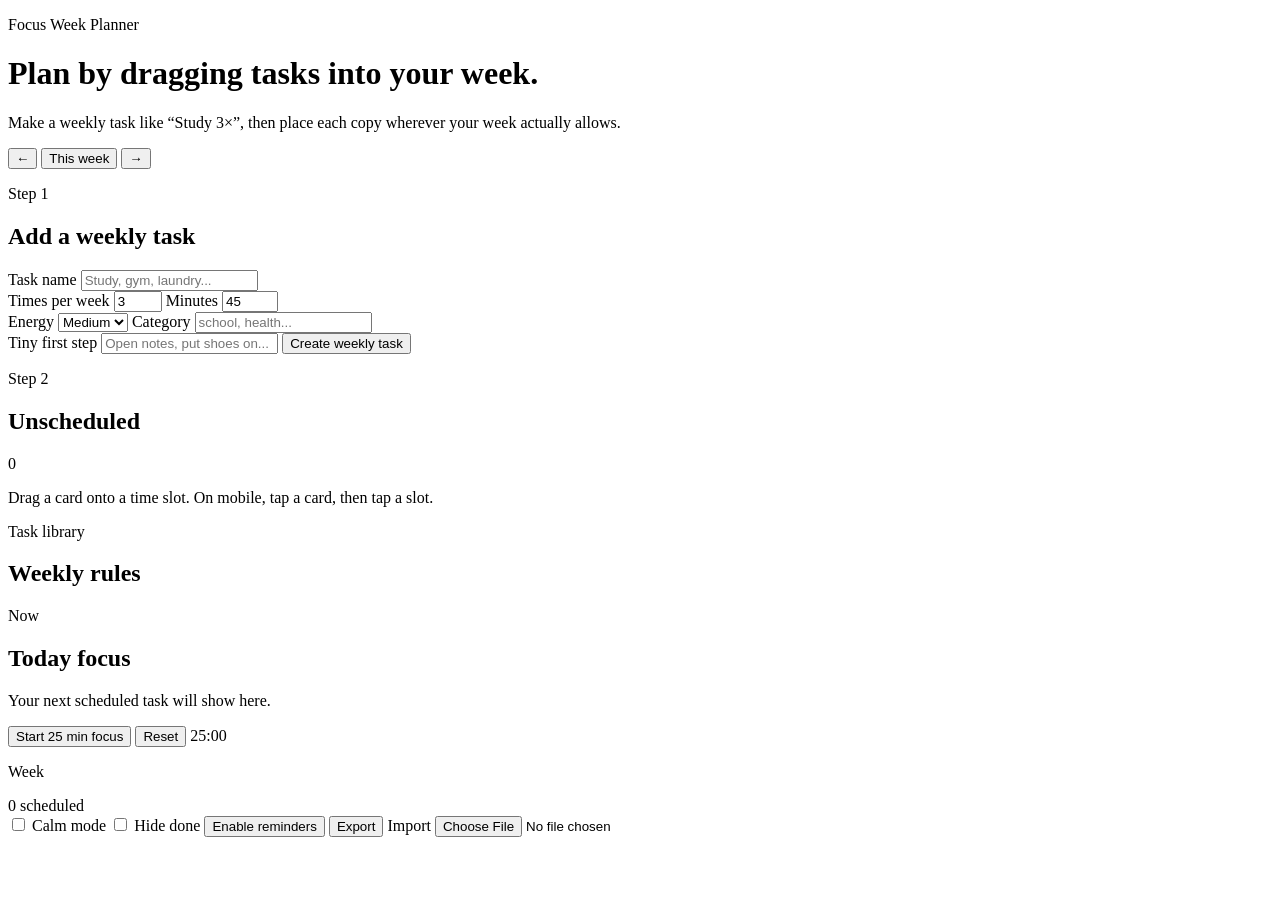
==== index.html @ b7b9dceb "Add Focus Week Planner HTML shell" ====
<!doctype html>
<html lang="en">
<head>
  <meta charset="utf-8">
  <meta name="viewport" content="width=device-width, initial-scale=1">
  <title>Focus Week Planner</title>
  <meta name="description" content="ADHD-friendly weekly task planner with drag-and-drop time blocking.">
  <link rel="manifest" href="manifest.webmanifest">
  <link rel="stylesheet" href="styles.css">
</head>
<body>
  <header class="app-header">
    <div>
      <p class="eyebrow">Focus Week Planner</p>
      <h1>Plan by dragging tasks into your week.</h1>
      <p class="subtitle">Make a weekly task like “Study 3×”, then place each copy wherever your week actually allows.</p>
    </div>
    <div class="header-actions">
      <button id="prevWeek" class="ghost" type="button" aria-label="Previous week">←</button>
      <button id="todayWeek" type="button">This week</button>
      <button id="nextWeek" class="ghost" type="button" aria-label="Next week">→</button>
    </div>
  </header>

  <main class="layout">
    <aside class="sidebar">
      <section class="panel">
        <div class="panel-heading">
          <div>
            <p class="eyebrow">Step 1</p>
            <h2>Add a weekly task</h2>
          </div>
        </div>
        <form id="taskForm" class="task-form">
          <label>
            Task name
            <input id="taskName" name="taskName" type="text" placeholder="Study, gym, laundry..." autocomplete="off" required>
          </label>
          <div class="form-row">
            <label>
              Times per week
              <input id="taskFrequency" name="taskFrequency" type="number" min="1" max="14" value="3" required>
            </label>
            <label>
              Minutes
              <input id="taskDuration" name="taskDuration" type="number" min="5" max="360" step="5" value="45" required>
            </label>
          </div>
          <div class="form-row">
            <label>
              Energy
              <select id="taskEnergy" name="taskEnergy">
                <option value="low">Low</option>
                <option value="medium" selected>Medium</option>
                <option value="high">High</option>
              </select>
            </label>
            <label>
              Category
              <input id="taskCategory" name="taskCategory" type="text" placeholder="school, health...">
            </label>
          </div>
          <label>
            Tiny first step
            <input id="taskStep" name="taskStep" type="text" placeholder="Open notes, put shoes on...">
          </label>
          <button type="submit">Create weekly task</button>
        </form>
      </section>

      <section class="panel">
        <div class="panel-heading">
          <div>
            <p class="eyebrow">Step 2</p>
            <h2>Unscheduled</h2>
          </div>
          <span id="unscheduledCount" class="pill">0</span>
        </div>
        <p class="hint">Drag a card onto a time slot. On mobile, tap a card, then tap a slot.</p>
        <div id="unscheduledList" class="card-list empty-list"></div>
      </section>

      <section class="panel">
        <div class="panel-heading">
          <div>
            <p class="eyebrow">Task library</p>
            <h2>Weekly rules</h2>
          </div>
        </div>
        <div id="taskLibrary" class="rules-list"></div>
      </section>
    </aside>

    <section class="main-board">
      <section class="panel focus-panel">
        <div>
          <p class="eyebrow">Now</p>
          <h2 id="focusTitle">Today focus</h2>
          <p id="focusText" class="hint">Your next scheduled task will show here.</p>
        </div>
        <div class="focus-actions">
          <button id="startFocus" type="button">Start 25 min focus</button>
          <button id="resetFocus" class="ghost" type="button">Reset</button>
          <span id="focusTimer" class="timer">25:00</span>
        </div>
      </section>

      <section class="toolbar panel">
        <div>
          <p id="weekLabel" class="week-label">Week</p>
          <div id="progressText" class="progress-text">0 scheduled</div>
        </div>
        <div class="toggles">
          <label class="switch">
            <input id="calmMode" type="checkbox">
            <span>Calm mode</span>
          </label>
          <label class="switch">
            <input id="hideDone" type="checkbox">
            <span>Hide done</span>
          </label>
          <button id="enableReminders" class="ghost" type="button">Enable reminders</button>
          <button id="exportData" class="ghost" type="button">Export</button>
          <label class="file-button">
            Import
            <input id="importData" type="file" accept="application/json">
          </label>
        </div>
      </section>

      <section class="calendar-shell panel" aria-label="Weekly calendar">
        <div id="calendar" class="calendar"></div>
      </section>
    </section>
  </main>

  <template id="instanceCardTemplate">
    <article class="task-card" draggable="true">
      <div class="task-main">
        <div>
          <h3></h3>
          <p class="task-meta"></p>
        </div>
        <span class="status-dot"></span>
      </div>
      <p class="tiny-step"></p>
      <div class="card-actions">
        <button class="done-button" type="button">Done</button>
        <button class="skip-button ghost" type="button">Skip</button>
        <button class="unschedule-button ghost" type="button">Unplan</button>
      </div>
    </article>
  </template>

  <script src="app.js"></script>
</body>
</html>
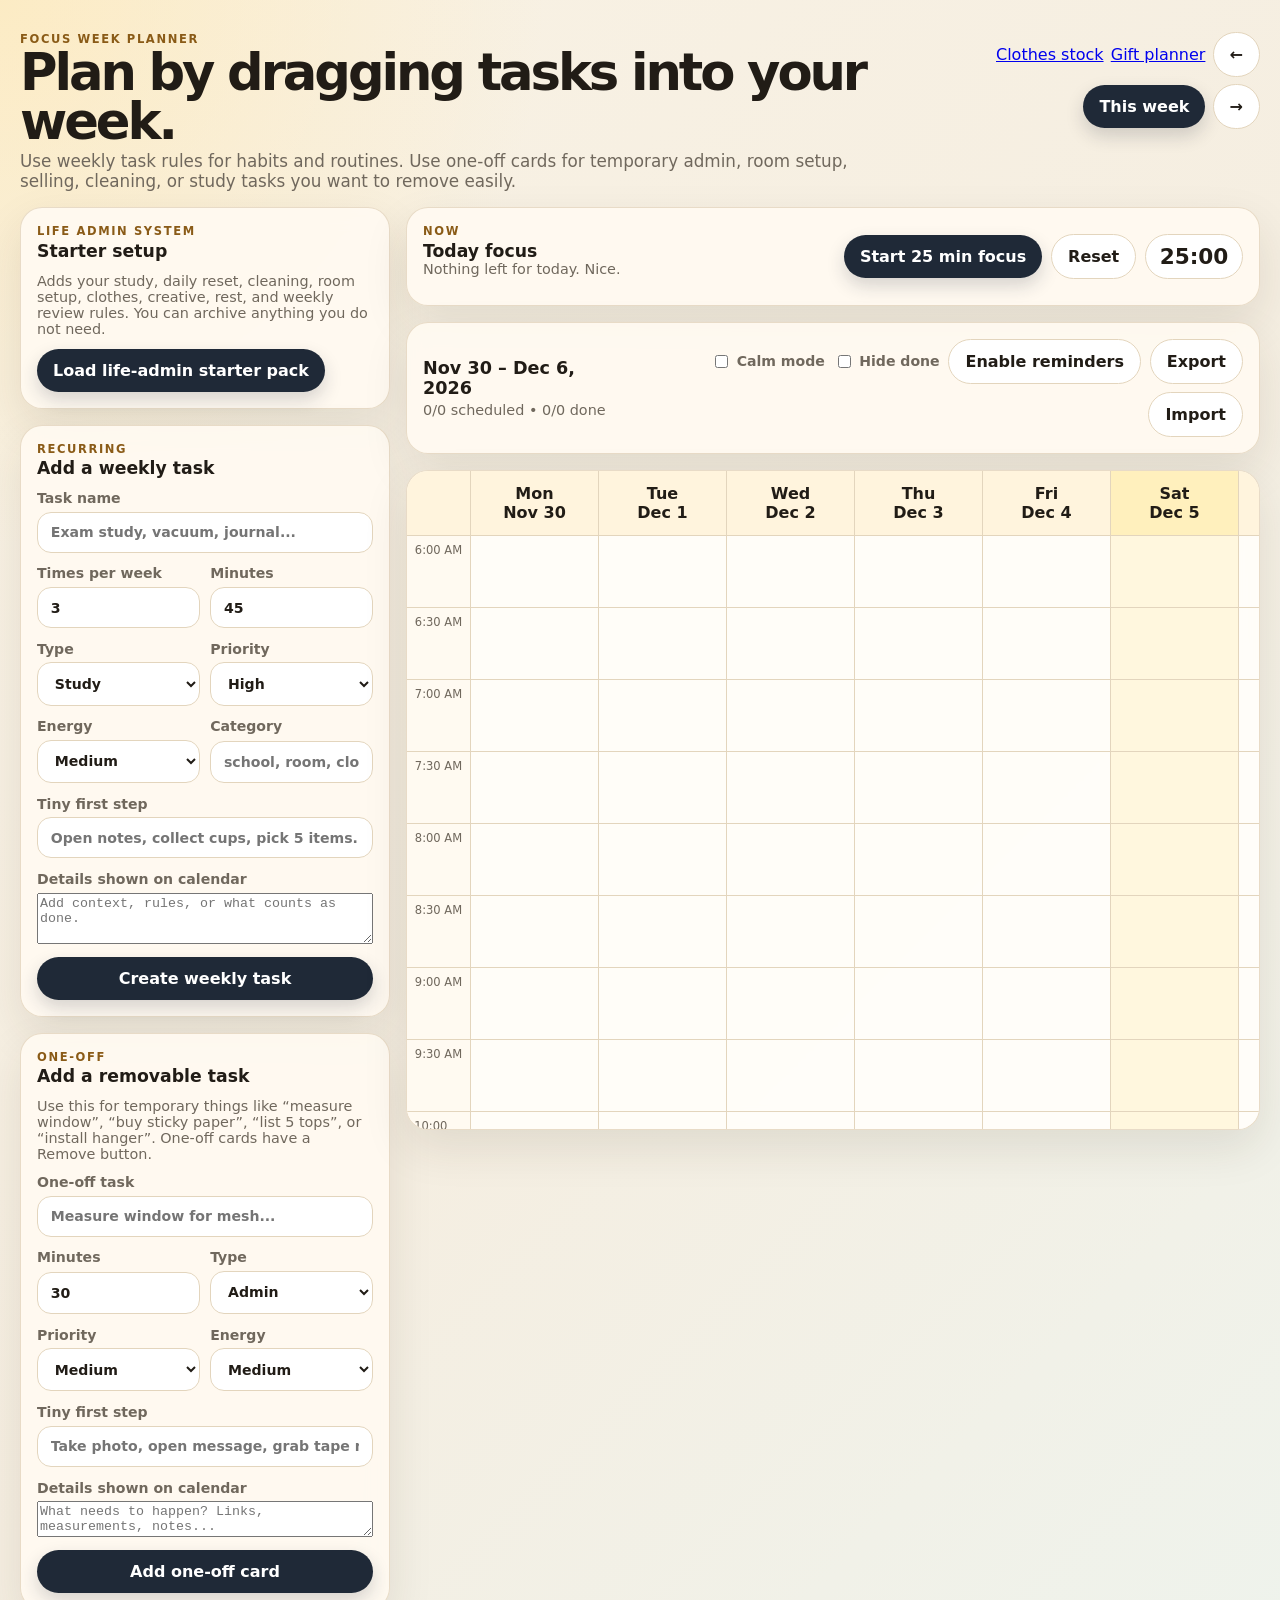
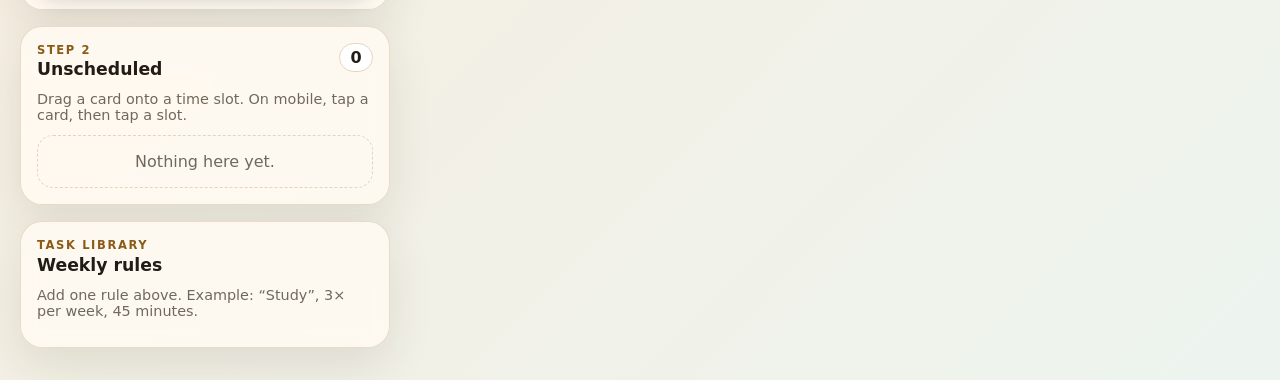
==== commit 8491d8fc: "Expand planner for life admin and one-off tasks" ====
--- a/index.html
+++ b/index.html
@@ -13,9 +13,11 @@
     <div>
       <p class="eyebrow">Focus Week Planner</p>
       <h1>Plan by dragging tasks into your week.</h1>
-      <p class="subtitle">Make a weekly task like “Study 3×”, then place each copy wherever your week actually allows.</p>
+      <p class="subtitle">Use weekly task rules for habits and routines. Use one-off cards for temporary admin, room setup, selling, cleaning, or study tasks you want to remove easily.</p>
     </div>
     <div class="header-actions">
+      <a class="nav-button" href="stock.html">Clothes stock</a>
+      <a class="nav-button" href="gifts.html">Gift planner</a>
       <button id="prevWeek" class="ghost" type="button" aria-label="Previous week">←</button>
       <button id="todayWeek" type="button">This week</button>
       <button id="nextWeek" class="ghost" type="button" aria-label="Next week">→</button>
@@ -24,17 +26,28 @@
 
   <main class="layout">
     <aside class="sidebar">
+      <section class="panel starter-panel">
+        <div class="panel-heading">
+          <div>
+            <p class="eyebrow">Life admin system</p>
+            <h2>Starter setup</h2>
+          </div>
+        </div>
+        <p class="hint">Adds your study, daily reset, cleaning, room setup, clothes, creative, rest, and weekly review rules. You can archive anything you do not need.</p>
+        <button id="loadStarter" type="button">Load life-admin starter pack</button>
+      </section>
+
       <section class="panel">
         <div class="panel-heading">
           <div>
-            <p class="eyebrow">Step 1</p>
+            <p class="eyebrow">Recurring</p>
             <h2>Add a weekly task</h2>
           </div>
         </div>
         <form id="taskForm" class="task-form">
           <label>
             Task name
-            <input id="taskName" name="taskName" type="text" placeholder="Study, gym, laundry..." autocomplete="off" required>
+            <input id="taskName" name="taskName" type="text" placeholder="Exam study, vacuum, journal..." autocomplete="off" required>
           </label>
           <div class="form-row">
             <label>
@@ -44,6 +57,32 @@
             <label>
               Minutes
               <input id="taskDuration" name="taskDuration" type="number" min="5" max="360" step="5" value="45" required>
+            </label>
+          </div>
+          <div class="form-row">
+            <label>
+              Type
+              <select id="taskType" name="taskType">
+                <option>Study</option>
+                <option>Daily Reset</option>
+                <option>Admin</option>
+                <option>Cleaning</option>
+                <option>Room Setup</option>
+                <option>Shopping</option>
+                <option>Clothes</option>
+                <option>Creative</option>
+                <option>Life Planning</option>
+                <option>Rest</option>
+              </select>
+            </label>
+            <label>
+              Priority
+              <select id="taskPriority" name="taskPriority">
+                <option>Highest</option>
+                <option selected>High</option>
+                <option>Medium</option>
+                <option>Low</option>
+              </select>
             </label>
           </div>
           <div class="form-row">
@@ -57,14 +96,83 @@
             </label>
             <label>
               Category
-              <input id="taskCategory" name="taskCategory" type="text" placeholder="school, health...">
+              <input id="taskCategory" name="taskCategory" type="text" placeholder="school, room, clothes...">
             </label>
           </div>
           <label>
             Tiny first step
-            <input id="taskStep" name="taskStep" type="text" placeholder="Open notes, put shoes on...">
+            <input id="taskStep" name="taskStep" type="text" placeholder="Open notes, collect cups, pick 5 items...">
+          </label>
+          <label>
+            Details shown on calendar
+            <textarea id="taskDetails" name="taskDetails" rows="3" placeholder="Add context, rules, or what counts as done."></textarea>
           </label>
           <button type="submit">Create weekly task</button>
+        </form>
+      </section>
+
+      <section class="panel one-off-panel">
+        <div class="panel-heading">
+          <div>
+            <p class="eyebrow">One-off</p>
+            <h2>Add a removable task</h2>
+          </div>
+        </div>
+        <p class="hint">Use this for temporary things like “measure window”, “buy sticky paper”, “list 5 tops”, or “install hanger”. One-off cards have a Remove button.</p>
+        <form id="oneOffForm" class="task-form compact-form">
+          <label>
+            One-off task
+            <input id="oneOffName" name="oneOffName" type="text" placeholder="Measure window for mesh..." autocomplete="off" required>
+          </label>
+          <div class="form-row">
+            <label>
+              Minutes
+              <input id="oneOffDuration" name="oneOffDuration" type="number" min="5" max="360" step="5" value="30" required>
+            </label>
+            <label>
+              Type
+              <select id="oneOffType" name="oneOffType">
+                <option>Admin</option>
+                <option>Study</option>
+                <option>Daily Reset</option>
+                <option>Cleaning</option>
+                <option>Room Setup</option>
+                <option>Shopping</option>
+                <option>Clothes</option>
+                <option>Creative</option>
+                <option>Life Planning</option>
+                <option>Rest</option>
+              </select>
+            </label>
+          </div>
+          <div class="form-row">
+            <label>
+              Priority
+              <select id="oneOffPriority" name="oneOffPriority">
+                <option>Highest</option>
+                <option>High</option>
+                <option selected>Medium</option>
+                <option>Low</option>
+              </select>
+            </label>
+            <label>
+              Energy
+              <select id="oneOffEnergy" name="oneOffEnergy">
+                <option value="low">Low</option>
+                <option value="medium" selected>Medium</option>
+                <option value="high">High</option>
+              </select>
+            </label>
+          </div>
+          <label>
+            Tiny first step
+            <input id="oneOffStep" name="oneOffStep" type="text" placeholder="Take photo, open message, grab tape measure...">
+          </label>
+          <label>
+            Details shown on calendar
+            <textarea id="oneOffDetails" name="oneOffDetails" rows="2" placeholder="What needs to happen? Links, measurements, notes..."></textarea>
+          </label>
+          <button type="submit">Add one-off card</button>
         </form>
       </section>
 
@@ -138,7 +246,10 @@
     <article class="task-card" draggable="true">
       <div class="task-main">
         <div>
-          <h3></h3>
+          <div class="card-title-row">
+            <h3></h3>
+            <span class="type-badge"></span>
+          </div>
           <p class="task-meta"></p>
         </div>
         <span class="status-dot"></span>
@@ -147,7 +258,9 @@
       <div class="card-actions">
         <button class="done-button" type="button">Done</button>
         <button class="skip-button ghost" type="button">Skip</button>
+        <button class="details-button ghost" type="button">Details</button>
         <button class="unschedule-button ghost" type="button">Unplan</button>
+        <button class="remove-button danger" type="button">Remove</button>
       </div>
     </article>
   </template>
--- a/styles.css
+++ b/styles.css
@@ -0,0 +1,529 @@
+:root {
+  color-scheme: light;
+  --bg: #f7f3eb;
+  --panel: #fffaf1;
+  --panel-strong: #fff4dd;
+  --text: #211c16;
+  --muted: #70685d;
+  --line: #e3d5bd;
+  --shadow: 0 18px 45px rgba(48, 38, 23, 0.10);
+  --radius: 22px;
+  --slot-height: 72px;
+  --today: #fff0bd;
+  --selected: #e2f0ff;
+  --danger: #7c2d12;
+}
+
+* {
+  box-sizing: border-box;
+}
+
+body {
+  margin: 0;
+  font-family: ui-sans-serif, system-ui, -apple-system, BlinkMacSystemFont, "Segoe UI", sans-serif;
+  background:
+    radial-gradient(circle at top left, rgba(255, 230, 170, 0.55), transparent 34rem),
+    linear-gradient(135deg, #f9f2e4 0%, #f5eee1 48%, #edf4ef 100%);
+  color: var(--text);
+}
+
+button,
+input,
+select {
+  font: inherit;
+}
+
+button,
+.file-button {
+  border: 0;
+  border-radius: 999px;
+  background: #1f2937;
+  color: #fff;
+  padding: 0.75rem 1rem;
+  font-weight: 750;
+  cursor: pointer;
+  transition: transform 0.15s ease, box-shadow 0.15s ease, background 0.15s ease;
+  box-shadow: 0 8px 18px rgba(31, 41, 55, 0.18);
+}
+
+button:hover,
+.file-button:hover {
+  transform: translateY(-1px);
+}
+
+button:active,
+.file-button:active {
+  transform: translateY(0);
+}
+
+button.ghost,
+.file-button {
+  background: #fff;
+  color: var(--text);
+  border: 1px solid var(--line);
+  box-shadow: none;
+}
+
+button:focus-visible,
+input:focus-visible,
+select:focus-visible,
+.task-card:focus-visible,
+.slot:focus-visible {
+  outline: 3px solid #93c5fd;
+  outline-offset: 2px;
+}
+
+button.done-button {
+  background: #14532d;
+  box-shadow: none;
+  padding: 0.55rem 0.75rem;
+}
+
+button.skip-button,
+button.unschedule-button {
+  padding: 0.55rem 0.75rem;
+}
+
+.app-header {
+  max-width: 1500px;
+  margin: 0 auto;
+  padding: 2rem 1.25rem 1rem;
+  display: flex;
+  justify-content: space-between;
+  gap: 1.25rem;
+  align-items: flex-start;
+}
+
+.app-header h1 {
+  margin: 0.15rem 0 0.35rem;
+  font-size: clamp(2rem, 4vw, 4.3rem);
+  line-height: 0.95;
+  letter-spacing: -0.06em;
+}
+
+.subtitle {
+  margin: 0;
+  color: var(--muted);
+  max-width: 58rem;
+  font-size: 1.05rem;
+}
+
+.eyebrow {
+  margin: 0;
+  text-transform: uppercase;
+  letter-spacing: 0.14em;
+  color: #8a5b17;
+  font-size: 0.72rem;
+  font-weight: 850;
+}
+
+.header-actions {
+  display: flex;
+  gap: 0.45rem;
+  align-items: center;
+  flex-wrap: wrap;
+  justify-content: flex-end;
+}
+
+.layout {
+  max-width: 1500px;
+  margin: 0 auto;
+  padding: 0 1.25rem 2rem;
+  display: grid;
+  grid-template-columns: minmax(300px, 370px) minmax(0, 1fr);
+  gap: 1rem;
+  align-items: start;
+}
+
+.sidebar,
+.main-board {
+  display: grid;
+  gap: 1rem;
+}
+
+.panel {
+  background: rgba(255, 250, 241, 0.92);
+  border: 1px solid rgba(227, 213, 189, 0.82);
+  border-radius: var(--radius);
+  box-shadow: var(--shadow);
+  padding: 1rem;
+  backdrop-filter: blur(10px);
+}
+
+.panel-heading {
+  display: flex;
+  justify-content: space-between;
+  gap: 1rem;
+  align-items: flex-start;
+  margin-bottom: 0.75rem;
+}
+
+.panel h2 {
+  margin: 0.15rem 0 0;
+  font-size: 1.08rem;
+}
+
+.task-form {
+  display: grid;
+  gap: 0.8rem;
+}
+
+.task-form label,
+.switch {
+  display: grid;
+  gap: 0.35rem;
+  color: var(--muted);
+  font-size: 0.88rem;
+  font-weight: 700;
+}
+
+input,
+select {
+  width: 100%;
+  border: 1px solid var(--line);
+  background: #fff;
+  color: var(--text);
+  border-radius: 14px;
+  padding: 0.72rem 0.8rem;
+}
+
+.form-row {
+  display: grid;
+  grid-template-columns: 1fr 1fr;
+  gap: 0.65rem;
+}
+
+.hint {
+  margin: 0 0 0.75rem;
+  color: var(--muted);
+  font-size: 0.9rem;
+}
+
+.pill {
+  display: inline-flex;
+  min-width: 2rem;
+  justify-content: center;
+  align-items: center;
+  padding: 0.25rem 0.65rem;
+  background: #fff;
+  border: 1px solid var(--line);
+  border-radius: 999px;
+  font-weight: 800;
+}
+
+.card-list,
+.rules-list {
+  display: grid;
+  gap: 0.65rem;
+}
+
+.empty-list:empty::before {
+  content: "Nothing here yet.";
+  display: block;
+  color: var(--muted);
+  padding: 1rem;
+  border: 1px dashed var(--line);
+  border-radius: 16px;
+  text-align: center;
+}
+
+.task-card {
+  border: 1px solid var(--line);
+  background: #fff;
+  border-radius: 18px;
+  padding: 0.75rem;
+  display: grid;
+  gap: 0.55rem;
+  cursor: grab;
+  box-shadow: 0 10px 24px rgba(36, 28, 15, 0.07);
+}
+
+.task-card:active {
+  cursor: grabbing;
+}
+
+.task-card.selected {
+  outline: 3px solid #60a5fa;
+  background: var(--selected);
+}
+
+.task-card.done {
+  opacity: 0.72;
+  background: #f1f8ef;
+}
+
+.task-card.skipped {
+  opacity: 0.68;
+  background: #fff7ed;
+}
+
+.task-main {
+  display: flex;
+  justify-content: space-between;
+  gap: 0.75rem;
+}
+
+.task-card h3 {
+  margin: 0;
+  font-size: 0.98rem;
+}
+
+.task-meta,
+.tiny-step {
+  margin: 0.2rem 0 0;
+  color: var(--muted);
+  font-size: 0.78rem;
+}
+
+.tiny-step:empty {
+  display: none;
+}
+
+.status-dot {
+  width: 0.72rem;
+  height: 0.72rem;
+  border-radius: 999px;
+  background: #94a3b8;
+  flex: 0 0 auto;
+  margin-top: 0.18rem;
+}
+
+.status-dot.low {
+  background: #38bdf8;
+}
+
+.status-dot.medium {
+  background: #f59e0b;
+}
+
+.status-dot.high {
+  background: #ef4444;
+}
+
+.card-actions {
+  display: flex;
+  gap: 0.35rem;
+  flex-wrap: wrap;
+}
+
+.rule-card {
+  border: 1px solid var(--line);
+  background: #fff;
+  border-radius: 16px;
+  padding: 0.75rem;
+  display: grid;
+  gap: 0.45rem;
+}
+
+.rule-card h3 {
+  margin: 0;
+  font-size: 0.95rem;
+}
+
+.rule-card p {
+  margin: 0;
+  color: var(--muted);
+  font-size: 0.82rem;
+}
+
+.rule-actions {
+  display: flex;
+  flex-wrap: wrap;
+  gap: 0.4rem;
+}
+
+.rule-actions button {
+  padding: 0.48rem 0.7rem;
+}
+
+.focus-panel,
+.toolbar {
+  display: flex;
+  align-items: center;
+  justify-content: space-between;
+  gap: 1rem;
+}
+
+.focus-actions,
+.toggles {
+  display: flex;
+  align-items: center;
+  gap: 0.55rem;
+  flex-wrap: wrap;
+  justify-content: flex-end;
+}
+
+.timer {
+  font-variant-numeric: tabular-nums;
+  font-size: 1.35rem;
+  font-weight: 900;
+  background: #fff;
+  border: 1px solid var(--line);
+  border-radius: 999px;
+  padding: 0.55rem 0.85rem;
+}
+
+.week-label {
+  margin: 0;
+  font-weight: 900;
+  font-size: 1.1rem;
+}
+
+.progress-text {
+  color: var(--muted);
+  font-size: 0.9rem;
+  margin-top: 0.2rem;
+}
+
+.switch {
+  display: flex;
+  align-items: center;
+  gap: 0.35rem;
+}
+
+.switch input {
+  width: auto;
+}
+
+.file-button {
+  position: relative;
+  display: inline-flex;
+  align-items: center;
+}
+
+.file-button input {
+  position: absolute;
+  inset: 0;
+  opacity: 0;
+  cursor: pointer;
+}
+
+.calendar-shell {
+  overflow: auto;
+  max-height: calc(100vh - 15rem);
+  padding: 0;
+}
+
+.calendar {
+  min-width: 960px;
+  display: grid;
+  grid-template-columns: 64px repeat(7, minmax(126px, 1fr));
+}
+
+.day-header,
+.time-label,
+.slot {
+  border-right: 1px solid var(--line);
+  border-bottom: 1px solid var(--line);
+}
+
+.corner,
+.day-header {
+  position: sticky;
+  top: 0;
+  z-index: 2;
+  background: var(--panel-strong);
+}
+
+.corner {
+  left: 0;
+  z-index: 4;
+  border-right: 1px solid var(--line);
+  border-bottom: 1px solid var(--line);
+}
+
+.day-header {
+  padding: 0.8rem 0.65rem;
+  font-weight: 900;
+  text-align: center;
+}
+
+.day-header.today {
+  background: var(--today);
+}
+
+.time-label {
+  position: sticky;
+  left: 0;
+  z-index: 1;
+  background: var(--panel);
+  color: var(--muted);
+  font-size: 0.72rem;
+  padding: 0.45rem;
+  height: var(--slot-height);
+  display: flex;
+  justify-content: center;
+  align-items: flex-start;
+}
+
+.slot {
+  min-height: var(--slot-height);
+  background: rgba(255, 255, 255, 0.58);
+  padding: 0.35rem;
+  display: grid;
+  gap: 0.35rem;
+  align-content: start;
+}
+
+.slot.today {
+  background: rgba(255, 240, 189, 0.35);
+}
+
+.slot.drag-over,
+.slot.targeted {
+  background: #dbeafe;
+  box-shadow: inset 0 0 0 2px #60a5fa;
+}
+
+.slot .task-card {
+  padding: 0.55rem;
+  border-radius: 14px;
+  gap: 0.35rem;
+}
+
+.slot .card-actions {
+  display: none;
+}
+
+.slot:hover .card-actions,
+.slot:focus-within .card-actions {
+  display: flex;
+}
+
+body.calm .subtitle,
+body.calm .eyebrow,
+body.calm .hint,
+body.calm .rules-list {
+  display: none;
+}
+
+body.calm .layout {
+  grid-template-columns: minmax(280px, 330px) minmax(0, 1fr);
+}
+
+body.hide-done .task-card.done,
+body.hide-done .task-card.skipped {
+  display: none;
+}
+
+@media (max-width: 950px) {
+  .app-header,
+  .focus-panel,
+  .toolbar {
+    display: grid;
+  }
+
+  .header-actions,
+  .focus-actions,
+  .toggles {
+    justify-content: flex-start;
+  }
+
+  .layout {
+    grid-template-columns: 1fr;
+  }
+
+  .calendar-shell {
+    max-height: 70vh;
+  }
+}
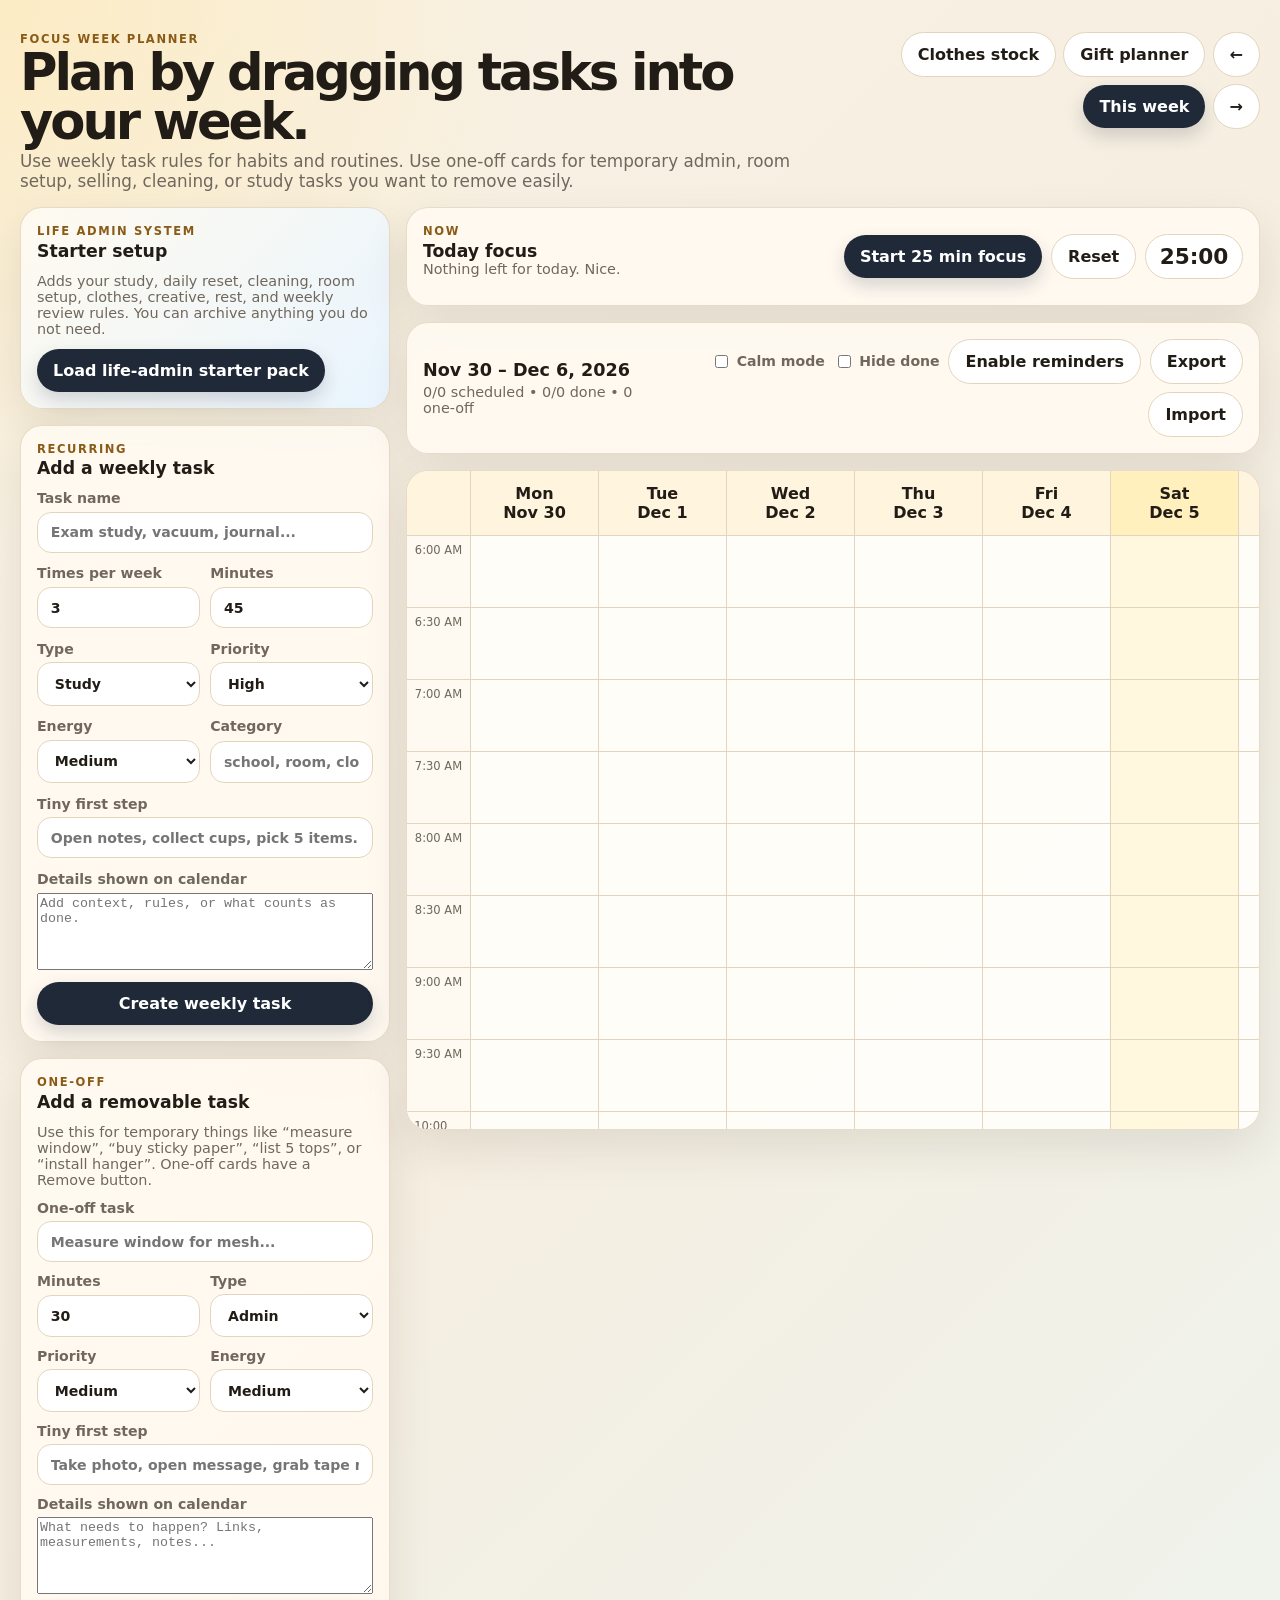
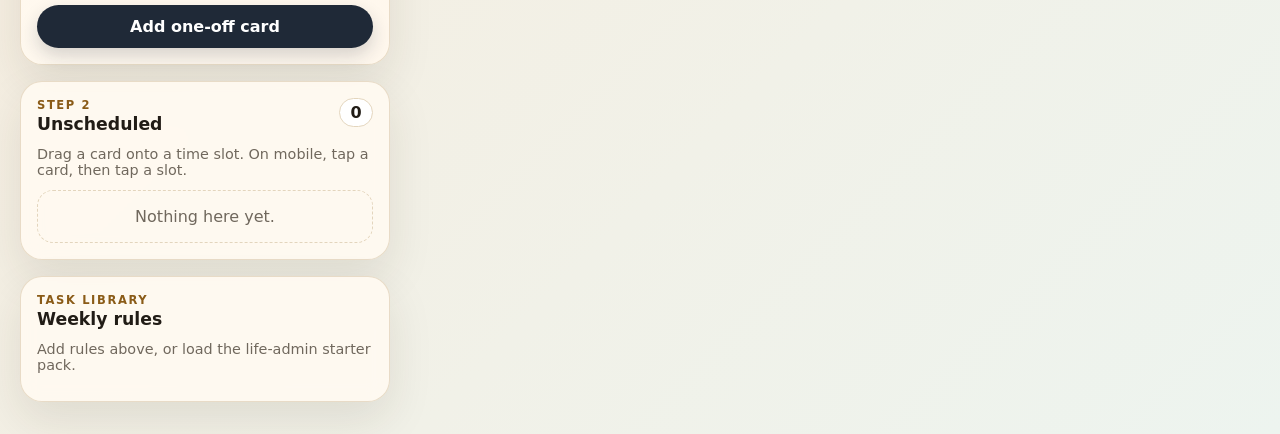
==== commit 7c68c94e: "Link life admin styling" ====
--- a/index.html
+++ b/index.html
@@ -7,6 +7,7 @@
   <meta name="description" content="ADHD-friendly weekly task planner with drag-and-drop time blocking.">
   <link rel="manifest" href="manifest.webmanifest">
   <link rel="stylesheet" href="styles.css">
+  <link rel="stylesheet" href="life-admin.css">
 </head>
 <body>
   <header class="app-header">
--- a/life-admin.css
+++ b/life-admin.css
@@ -0,0 +1 @@
+textarea{resize:vertical;min-height:4.8rem}.nav-button{border-radius:999px;background:#fff;color:#211c16;border:1px solid #e3d5bd;box-shadow:none;text-decoration:none;display:inline-flex;align-items:center;justify-content:center;padding:.75rem 1rem;font-weight:750}.starter-panel{background:linear-gradient(135deg,rgba(255,250,241,.95),rgba(232,244,255,.95))}.one-off-panel{background:linear-gradient(135deg,rgba(255,250,241,.95),rgba(255,247,237,.95))}.compact-form{gap:.65rem}button.danger{background:#fff1f2;color:#7c2d12;border:1px solid #fecdd3;box-shadow:none;padding:.55rem .75rem}.task-card.one-off{border-color:#fed7aa;background:#fffdf7}.card-title-row{display:flex;align-items:center;gap:.4rem;flex-wrap:wrap}.type-badge{display:inline-flex;padding:.16rem .45rem;border-radius:999px;background:#eef2ff;color:#3730a3;font-size:.67rem;font-weight:850;text-transform:lowercase}.type-badge.one-off-badge{background:#ffedd5;color:#9a3412}.tiny-step{white-space:pre-line}.table-app{max-width:1200px;margin:0 auto;padding:0 1.25rem 2rem;display:grid;gap:1rem}.table-toolbar{display:flex;gap:.5rem;flex-wrap:wrap;align-items:center;justify-content:space-between}.table-wrap{overflow-x:auto}.data-table{width:100%;min-width:900px;border-collapse:collapse}.data-table th,.data-table td{border-bottom:1px solid #e3d5bd;padding:.6rem;text-align:left;vertical-align:top}.data-table th{color:#70685d;font-size:.78rem;text-transform:uppercase;letter-spacing:.08em}.data-table input,.data-table select,.data-table textarea{border-radius:10px;padding:.5rem;min-width:7rem}.data-table textarea{min-width:12rem;min-height:3rem}.hint-cell{color:#70685d;text-align:center;padding:1rem}body.calm .starter-panel,body.calm .one-off-panel textarea,body.calm .task-form textarea{display:none}
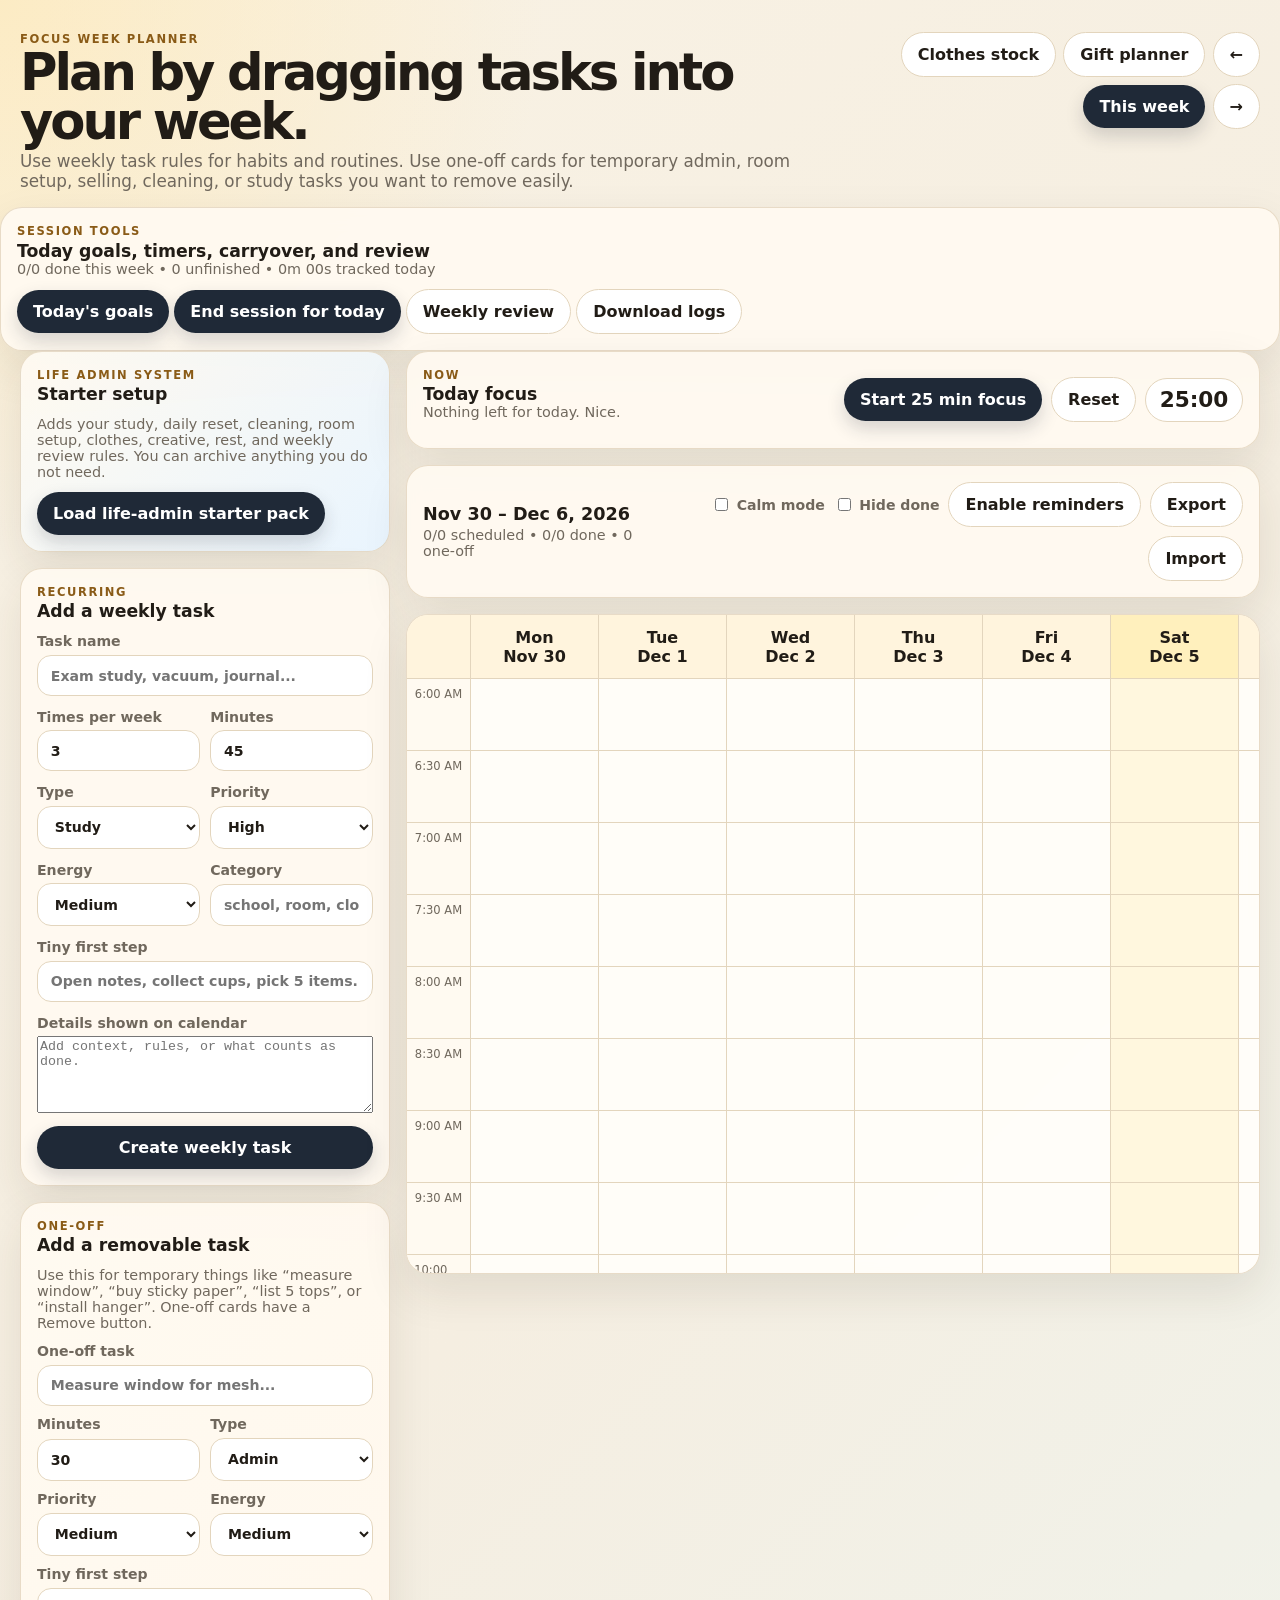
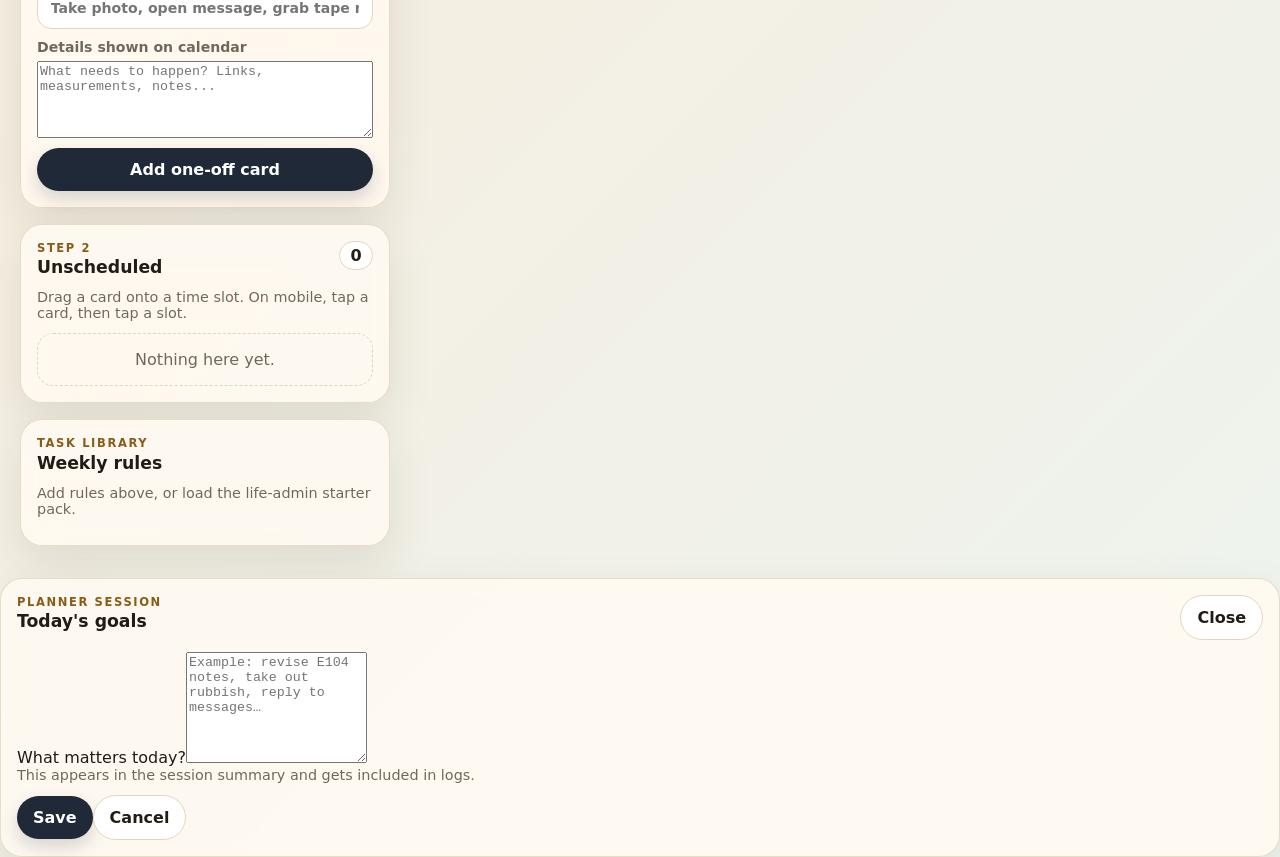
==== commit b09040b1: "Link planner session tools" ====
--- a/index.html
+++ b/index.html
@@ -267,5 +267,6 @@
   </template>
 
   <script src="app.js"></script>
+  <script src="planner-session.js"></script>
 </body>
 </html>
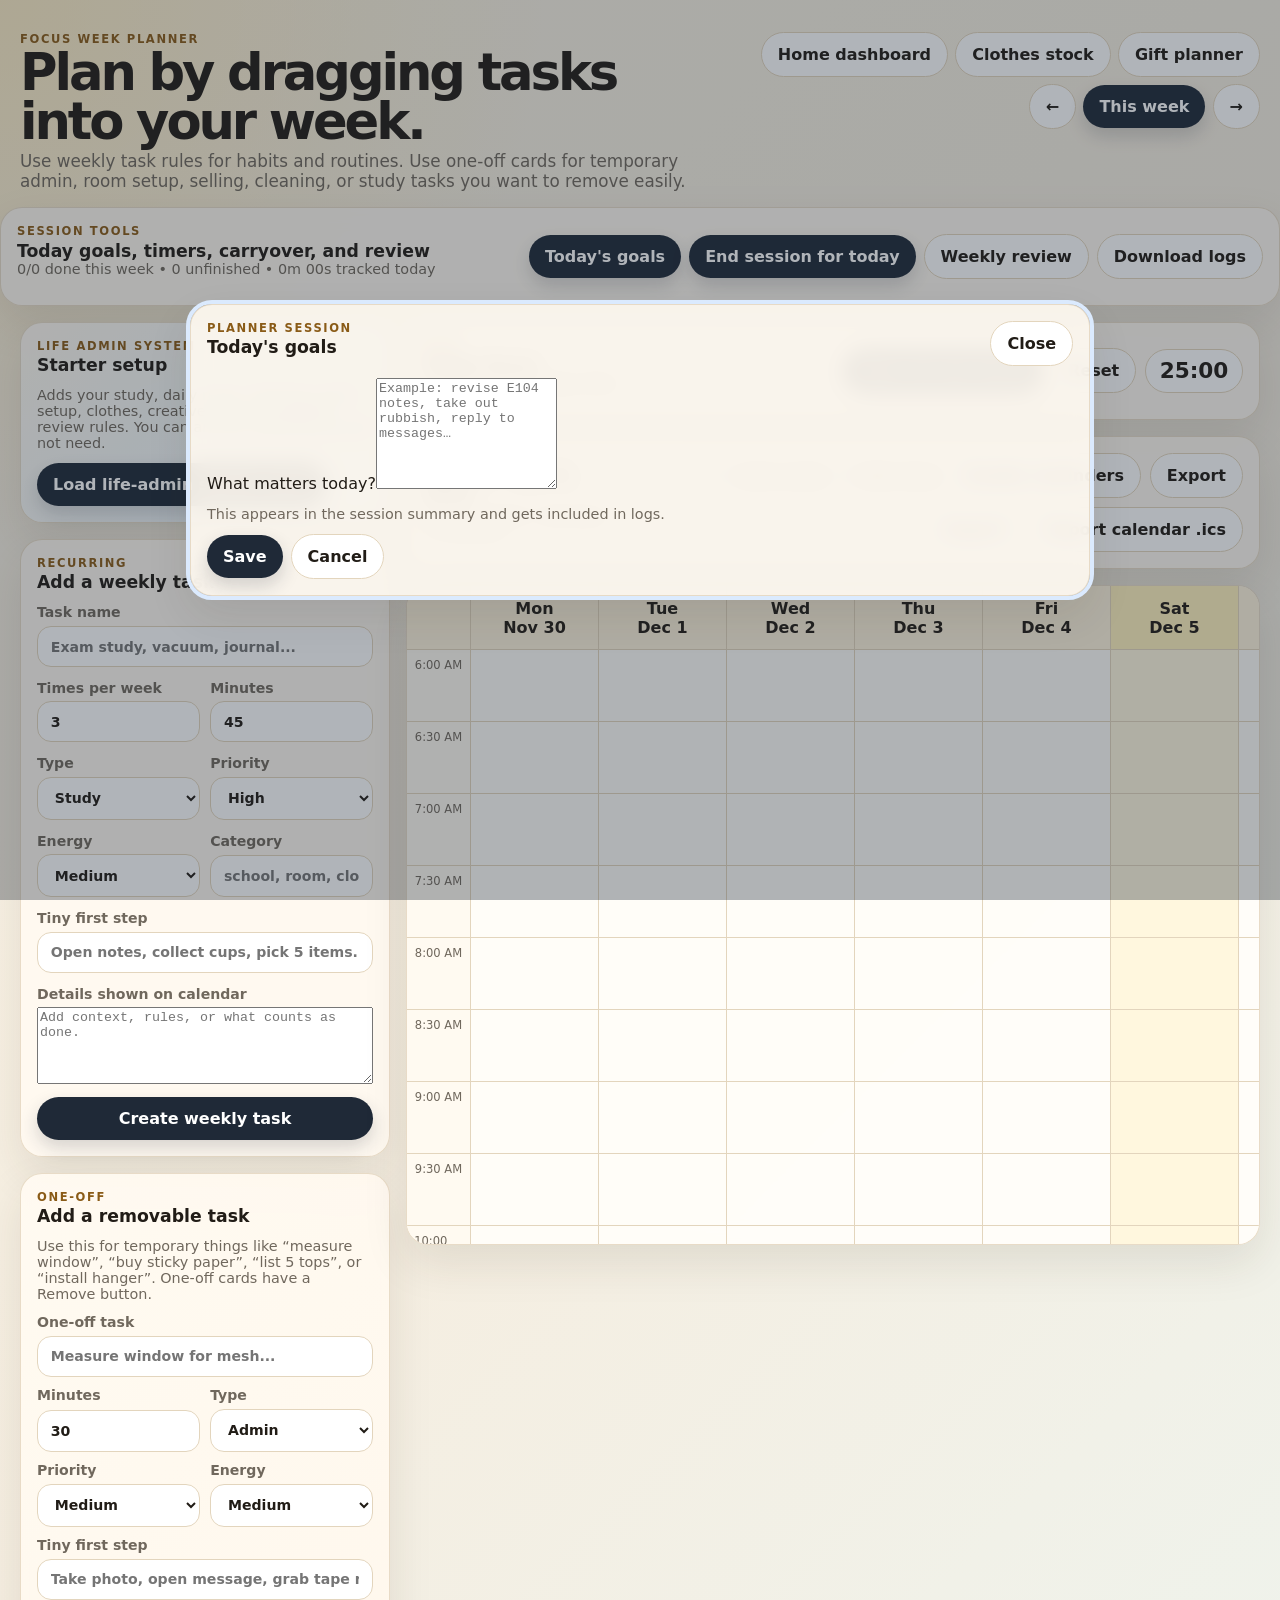
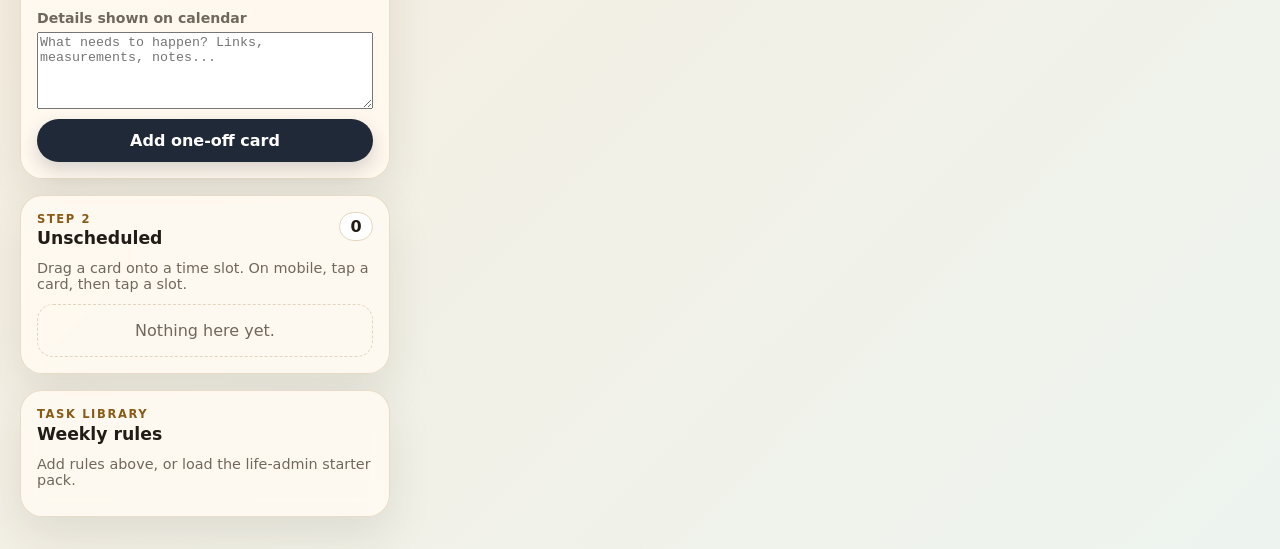
==== commit b4666ab4: "Link calendar export and home dashboard" ====
--- a/index.html
+++ b/index.html
@@ -17,6 +17,7 @@
       <p class="subtitle">Use weekly task rules for habits and routines. Use one-off cards for temporary admin, room setup, selling, cleaning, or study tasks you want to remove easily.</p>
     </div>
     <div class="header-actions">
+      <a class="nav-button" href="home.html">Home dashboard</a>
       <a class="nav-button" href="stock.html">Clothes stock</a>
       <a class="nav-button" href="gifts.html">Gift planner</a>
       <button id="prevWeek" class="ghost" type="button" aria-label="Previous week">←</button>
@@ -268,5 +269,6 @@
 
   <script src="app.js"></script>
   <script src="planner-session.js"></script>
+  <script src="calendar-export.js"></script>
 </body>
 </html>
--- a/life-admin.css
+++ b/life-admin.css
@@ -1 +1 @@
-textarea{resize:vertical;min-height:4.8rem}.nav-button{border-radius:999px;background:#fff;color:#211c16;border:1px solid #e3d5bd;box-shadow:none;text-decoration:none;display:inline-flex;align-items:center;justify-content:center;padding:.75rem 1rem;font-weight:750}.starter-panel{background:linear-gradient(135deg,rgba(255,250,241,.95),rgba(232,244,255,.95))}.one-off-panel{background:linear-gradient(135deg,rgba(255,250,241,.95),rgba(255,247,237,.95))}.compact-form{gap:.65rem}button.danger{background:#fff1f2;color:#7c2d12;border:1px solid #fecdd3;box-shadow:none;padding:.55rem .75rem}.task-card.one-off{border-color:#fed7aa;background:#fffdf7}.card-title-row{display:flex;align-items:center;gap:.4rem;flex-wrap:wrap}.type-badge{display:inline-flex;padding:.16rem .45rem;border-radius:999px;background:#eef2ff;color:#3730a3;font-size:.67rem;font-weight:850;text-transform:lowercase}.type-badge.one-off-badge{background:#ffedd5;color:#9a3412}.tiny-step{white-space:pre-line}.table-app{max-width:1200px;margin:0 auto;padding:0 1.25rem 2rem;display:grid;gap:1rem}.table-toolbar{display:flex;gap:.5rem;flex-wrap:wrap;align-items:center;justify-content:space-between}.table-wrap{overflow-x:auto}.data-table{width:100%;min-width:900px;border-collapse:collapse}.data-table th,.data-table td{border-bottom:1px solid #e3d5bd;padding:.6rem;text-align:left;vertical-align:top}.data-table th{color:#70685d;font-size:.78rem;text-transform:uppercase;letter-spacing:.08em}.data-table input,.data-table select,.data-table textarea{border-radius:10px;padding:.5rem;min-width:7rem}.data-table textarea{min-width:12rem;min-height:3rem}.hint-cell{color:#70685d;text-align:center;padding:1rem}body.calm .starter-panel,body.calm .one-off-panel textarea,body.calm .task-form textarea{display:none}
+textarea{resize:vertical;min-height:4.8rem}.nav-button{border-radius:999px;background:#fff;color:#211c16;border:1px solid #e3d5bd;box-shadow:none;text-decoration:none;display:inline-flex;align-items:center;justify-content:center;padding:.75rem 1rem;font-weight:750}.starter-panel{background:linear-gradient(135deg,rgba(255,250,241,.95),rgba(232,244,255,.95))}.one-off-panel{background:linear-gradient(135deg,rgba(255,250,241,.95),rgba(255,247,237,.95))}.compact-form{gap:.65rem}button.danger{background:#fff1f2;color:#7c2d12;border:1px solid #fecdd3;box-shadow:none;padding:.55rem .75rem}.task-card.one-off{border-color:#fed7aa;background:#fffdf7}.card-title-row{display:flex;align-items:center;gap:.4rem;flex-wrap:wrap}.type-badge{display:inline-flex;padding:.16rem .45rem;border-radius:999px;background:#eef2ff;color:#3730a3;font-size:.67rem;font-weight:850;text-transform:lowercase}.type-badge.one-off-badge{background:#ffedd5;color:#9a3412}.tiny-step{white-space:pre-line}.table-app{max-width:1200px;margin:0 auto;padding:0 1.25rem 2rem;display:grid;gap:1rem}.table-toolbar{display:flex;gap:.5rem;flex-wrap:wrap;align-items:center;justify-content:space-between}.table-wrap{overflow-x:auto}.data-table{width:100%;min-width:900px;border-collapse:collapse}.data-table th,.data-table td{border-bottom:1px solid #e3d5bd;padding:.6rem;text-align:left;vertical-align:top}.data-table th{color:#70685d;font-size:.78rem;text-transform:uppercase;letter-spacing:.08em}.data-table input,.data-table select,.data-table textarea{border-radius:10px;padding:.5rem;min-width:7rem}.data-table textarea{min-width:12rem;min-height:3rem}.hint-cell{color:#70685d;text-align:center;padding:1rem}.session-panel{max-width:1500px;margin:0 auto 1rem;display:flex;align-items:center;justify-content:space-between;gap:1rem}.session-actions{display:flex;gap:.5rem;flex-wrap:wrap;align-items:center}.session-modal-backdrop{position:fixed;inset:0;background:rgba(31,41,55,.35);z-index:9999;display:grid;place-items:center;padding:1rem}.session-modal{width:min(900px,100%);max-height:88vh;overflow:auto}.session-modal-body{display:grid;gap:.85rem}.carry-list{display:grid;gap:.45rem}.carry-row{display:grid;grid-template-columns:1.4fr 1fr;gap:.5rem;align-items:center;border:1px solid #e3d5bd;background:#fff;border-radius:14px;padding:.55rem}.review-table{width:100%;border-collapse:collapse;background:#fff;border-radius:14px;overflow:hidden}.review-table th,.review-table td{border-bottom:1px solid #e3d5bd;padding:.55rem;text-align:left}.task-timer-button{font-variant-numeric:tabular-nums}.auto-open .session-modal{outline:4px solid #dbeafe}body.calm .starter-panel,body.calm .one-off-panel textarea,body.calm .task-form textarea{display:none}@media(max-width:850px){.session-panel{display:grid}.carry-row{grid-template-columns:1fr}}
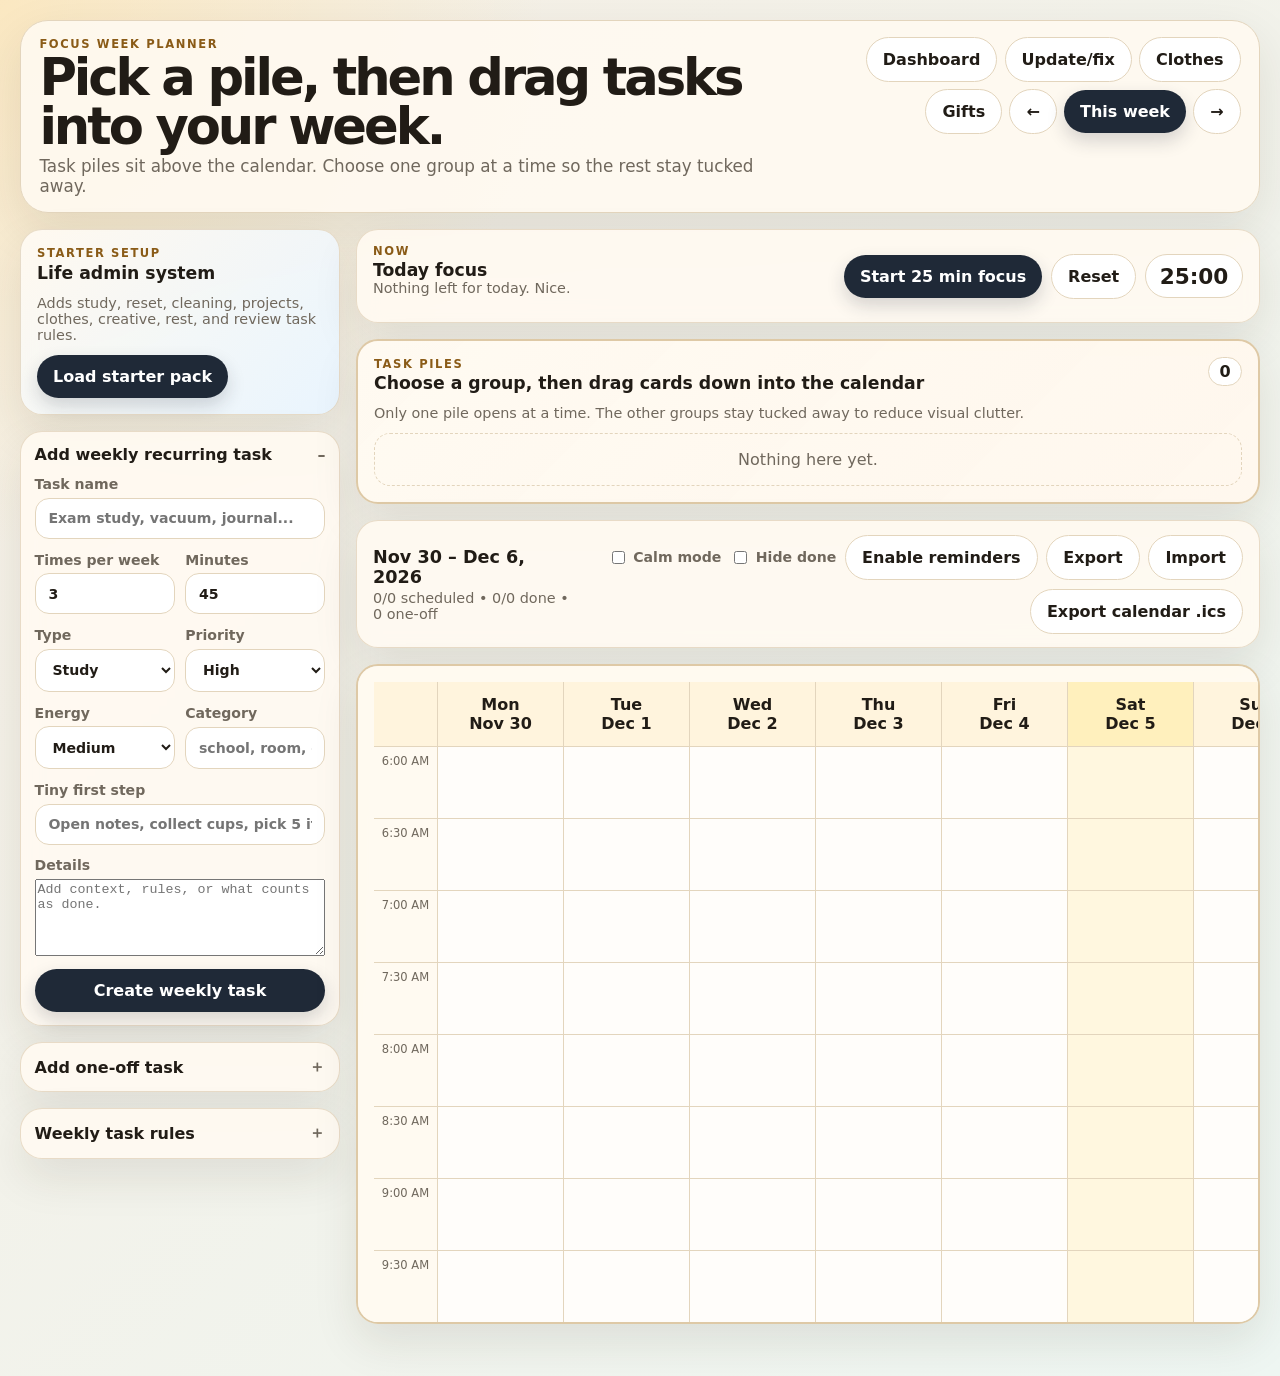
==== commit c4c1c607: "Redirect main planner to focused layout" ====
--- a/index.html
+++ b/index.html
@@ -4,271 +4,11 @@
   <meta charset="utf-8">
   <meta name="viewport" content="width=device-width, initial-scale=1">
   <title>Focus Week Planner</title>
-  <meta name="description" content="ADHD-friendly weekly task planner with drag-and-drop time blocking.">
-  <link rel="manifest" href="manifest.webmanifest">
-  <link rel="stylesheet" href="styles.css">
-  <link rel="stylesheet" href="life-admin.css">
+  <meta name="description" content="Redirects to the cleaner focused planner layout.">
+  <meta http-equiv="refresh" content="0; url=planner.html">
 </head>
 <body>
-  <header class="app-header">
-    <div>
-      <p class="eyebrow">Focus Week Planner</p>
-      <h1>Plan by dragging tasks into your week.</h1>
-      <p class="subtitle">Use weekly task rules for habits and routines. Use one-off cards for temporary admin, room setup, selling, cleaning, or study tasks you want to remove easily.</p>
-    </div>
-    <div class="header-actions">
-      <a class="nav-button" href="home.html">Home dashboard</a>
-      <a class="nav-button" href="stock.html">Clothes stock</a>
-      <a class="nav-button" href="gifts.html">Gift planner</a>
-      <button id="prevWeek" class="ghost" type="button" aria-label="Previous week">←</button>
-      <button id="todayWeek" type="button">This week</button>
-      <button id="nextWeek" class="ghost" type="button" aria-label="Next week">→</button>
-    </div>
-  </header>
-
-  <main class="layout">
-    <aside class="sidebar">
-      <section class="panel starter-panel">
-        <div class="panel-heading">
-          <div>
-            <p class="eyebrow">Life admin system</p>
-            <h2>Starter setup</h2>
-          </div>
-        </div>
-        <p class="hint">Adds your study, daily reset, cleaning, room setup, clothes, creative, rest, and weekly review rules. You can archive anything you do not need.</p>
-        <button id="loadStarter" type="button">Load life-admin starter pack</button>
-      </section>
-
-      <section class="panel">
-        <div class="panel-heading">
-          <div>
-            <p class="eyebrow">Recurring</p>
-            <h2>Add a weekly task</h2>
-          </div>
-        </div>
-        <form id="taskForm" class="task-form">
-          <label>
-            Task name
-            <input id="taskName" name="taskName" type="text" placeholder="Exam study, vacuum, journal..." autocomplete="off" required>
-          </label>
-          <div class="form-row">
-            <label>
-              Times per week
-              <input id="taskFrequency" name="taskFrequency" type="number" min="1" max="14" value="3" required>
-            </label>
-            <label>
-              Minutes
-              <input id="taskDuration" name="taskDuration" type="number" min="5" max="360" step="5" value="45" required>
-            </label>
-          </div>
-          <div class="form-row">
-            <label>
-              Type
-              <select id="taskType" name="taskType">
-                <option>Study</option>
-                <option>Daily Reset</option>
-                <option>Admin</option>
-                <option>Cleaning</option>
-                <option>Room Setup</option>
-                <option>Shopping</option>
-                <option>Clothes</option>
-                <option>Creative</option>
-                <option>Life Planning</option>
-                <option>Rest</option>
-              </select>
-            </label>
-            <label>
-              Priority
-              <select id="taskPriority" name="taskPriority">
-                <option>Highest</option>
-                <option selected>High</option>
-                <option>Medium</option>
-                <option>Low</option>
-              </select>
-            </label>
-          </div>
-          <div class="form-row">
-            <label>
-              Energy
-              <select id="taskEnergy" name="taskEnergy">
-                <option value="low">Low</option>
-                <option value="medium" selected>Medium</option>
-                <option value="high">High</option>
-              </select>
-            </label>
-            <label>
-              Category
-              <input id="taskCategory" name="taskCategory" type="text" placeholder="school, room, clothes...">
-            </label>
-          </div>
-          <label>
-            Tiny first step
-            <input id="taskStep" name="taskStep" type="text" placeholder="Open notes, collect cups, pick 5 items...">
-          </label>
-          <label>
-            Details shown on calendar
-            <textarea id="taskDetails" name="taskDetails" rows="3" placeholder="Add context, rules, or what counts as done."></textarea>
-          </label>
-          <button type="submit">Create weekly task</button>
-        </form>
-      </section>
-
-      <section class="panel one-off-panel">
-        <div class="panel-heading">
-          <div>
-            <p class="eyebrow">One-off</p>
-            <h2>Add a removable task</h2>
-          </div>
-        </div>
-        <p class="hint">Use this for temporary things like “measure window”, “buy sticky paper”, “list 5 tops”, or “install hanger”. One-off cards have a Remove button.</p>
-        <form id="oneOffForm" class="task-form compact-form">
-          <label>
-            One-off task
-            <input id="oneOffName" name="oneOffName" type="text" placeholder="Measure window for mesh..." autocomplete="off" required>
-          </label>
-          <div class="form-row">
-            <label>
-              Minutes
-              <input id="oneOffDuration" name="oneOffDuration" type="number" min="5" max="360" step="5" value="30" required>
-            </label>
-            <label>
-              Type
-              <select id="oneOffType" name="oneOffType">
-                <option>Admin</option>
-                <option>Study</option>
-                <option>Daily Reset</option>
-                <option>Cleaning</option>
-                <option>Room Setup</option>
-                <option>Shopping</option>
-                <option>Clothes</option>
-                <option>Creative</option>
-                <option>Life Planning</option>
-                <option>Rest</option>
-              </select>
-            </label>
-          </div>
-          <div class="form-row">
-            <label>
-              Priority
-              <select id="oneOffPriority" name="oneOffPriority">
-                <option>Highest</option>
-                <option>High</option>
-                <option selected>Medium</option>
-                <option>Low</option>
-              </select>
-            </label>
-            <label>
-              Energy
-              <select id="oneOffEnergy" name="oneOffEnergy">
-                <option value="low">Low</option>
-                <option value="medium" selected>Medium</option>
-                <option value="high">High</option>
-              </select>
-            </label>
-          </div>
-          <label>
-            Tiny first step
-            <input id="oneOffStep" name="oneOffStep" type="text" placeholder="Take photo, open message, grab tape measure...">
-          </label>
-          <label>
-            Details shown on calendar
-            <textarea id="oneOffDetails" name="oneOffDetails" rows="2" placeholder="What needs to happen? Links, measurements, notes..."></textarea>
-          </label>
-          <button type="submit">Add one-off card</button>
-        </form>
-      </section>
-
-      <section class="panel">
-        <div class="panel-heading">
-          <div>
-            <p class="eyebrow">Step 2</p>
-            <h2>Unscheduled</h2>
-          </div>
-          <span id="unscheduledCount" class="pill">0</span>
-        </div>
-        <p class="hint">Drag a card onto a time slot. On mobile, tap a card, then tap a slot.</p>
-        <div id="unscheduledList" class="card-list empty-list"></div>
-      </section>
-
-      <section class="panel">
-        <div class="panel-heading">
-          <div>
-            <p class="eyebrow">Task library</p>
-            <h2>Weekly rules</h2>
-          </div>
-        </div>
-        <div id="taskLibrary" class="rules-list"></div>
-      </section>
-    </aside>
-
-    <section class="main-board">
-      <section class="panel focus-panel">
-        <div>
-          <p class="eyebrow">Now</p>
-          <h2 id="focusTitle">Today focus</h2>
-          <p id="focusText" class="hint">Your next scheduled task will show here.</p>
-        </div>
-        <div class="focus-actions">
-          <button id="startFocus" type="button">Start 25 min focus</button>
-          <button id="resetFocus" class="ghost" type="button">Reset</button>
-          <span id="focusTimer" class="timer">25:00</span>
-        </div>
-      </section>
-
-      <section class="toolbar panel">
-        <div>
-          <p id="weekLabel" class="week-label">Week</p>
-          <div id="progressText" class="progress-text">0 scheduled</div>
-        </div>
-        <div class="toggles">
-          <label class="switch">
-            <input id="calmMode" type="checkbox">
-            <span>Calm mode</span>
-          </label>
-          <label class="switch">
-            <input id="hideDone" type="checkbox">
-            <span>Hide done</span>
-          </label>
-          <button id="enableReminders" class="ghost" type="button">Enable reminders</button>
-          <button id="exportData" class="ghost" type="button">Export</button>
-          <label class="file-button">
-            Import
-            <input id="importData" type="file" accept="application/json">
-          </label>
-        </div>
-      </section>
-
-      <section class="calendar-shell panel" aria-label="Weekly calendar">
-        <div id="calendar" class="calendar"></div>
-      </section>
-    </section>
-  </main>
-
-  <template id="instanceCardTemplate">
-    <article class="task-card" draggable="true">
-      <div class="task-main">
-        <div>
-          <div class="card-title-row">
-            <h3></h3>
-            <span class="type-badge"></span>
-          </div>
-          <p class="task-meta"></p>
-        </div>
-        <span class="status-dot"></span>
-      </div>
-      <p class="tiny-step"></p>
-      <div class="card-actions">
-        <button class="done-button" type="button">Done</button>
-        <button class="skip-button ghost" type="button">Skip</button>
-        <button class="details-button ghost" type="button">Details</button>
-        <button class="unschedule-button ghost" type="button">Unplan</button>
-        <button class="remove-button danger" type="button">Remove</button>
-      </div>
-    </article>
-  </template>
-
-  <script src="app.js"></script>
-  <script src="planner-session.js"></script>
-  <script src="calendar-export.js"></script>
+  <p>Opening the planner… <a href="planner.html">Open planner</a></p>
+  <script>location.replace('planner.html' + location.search);</script>
 </body>
 </html>
